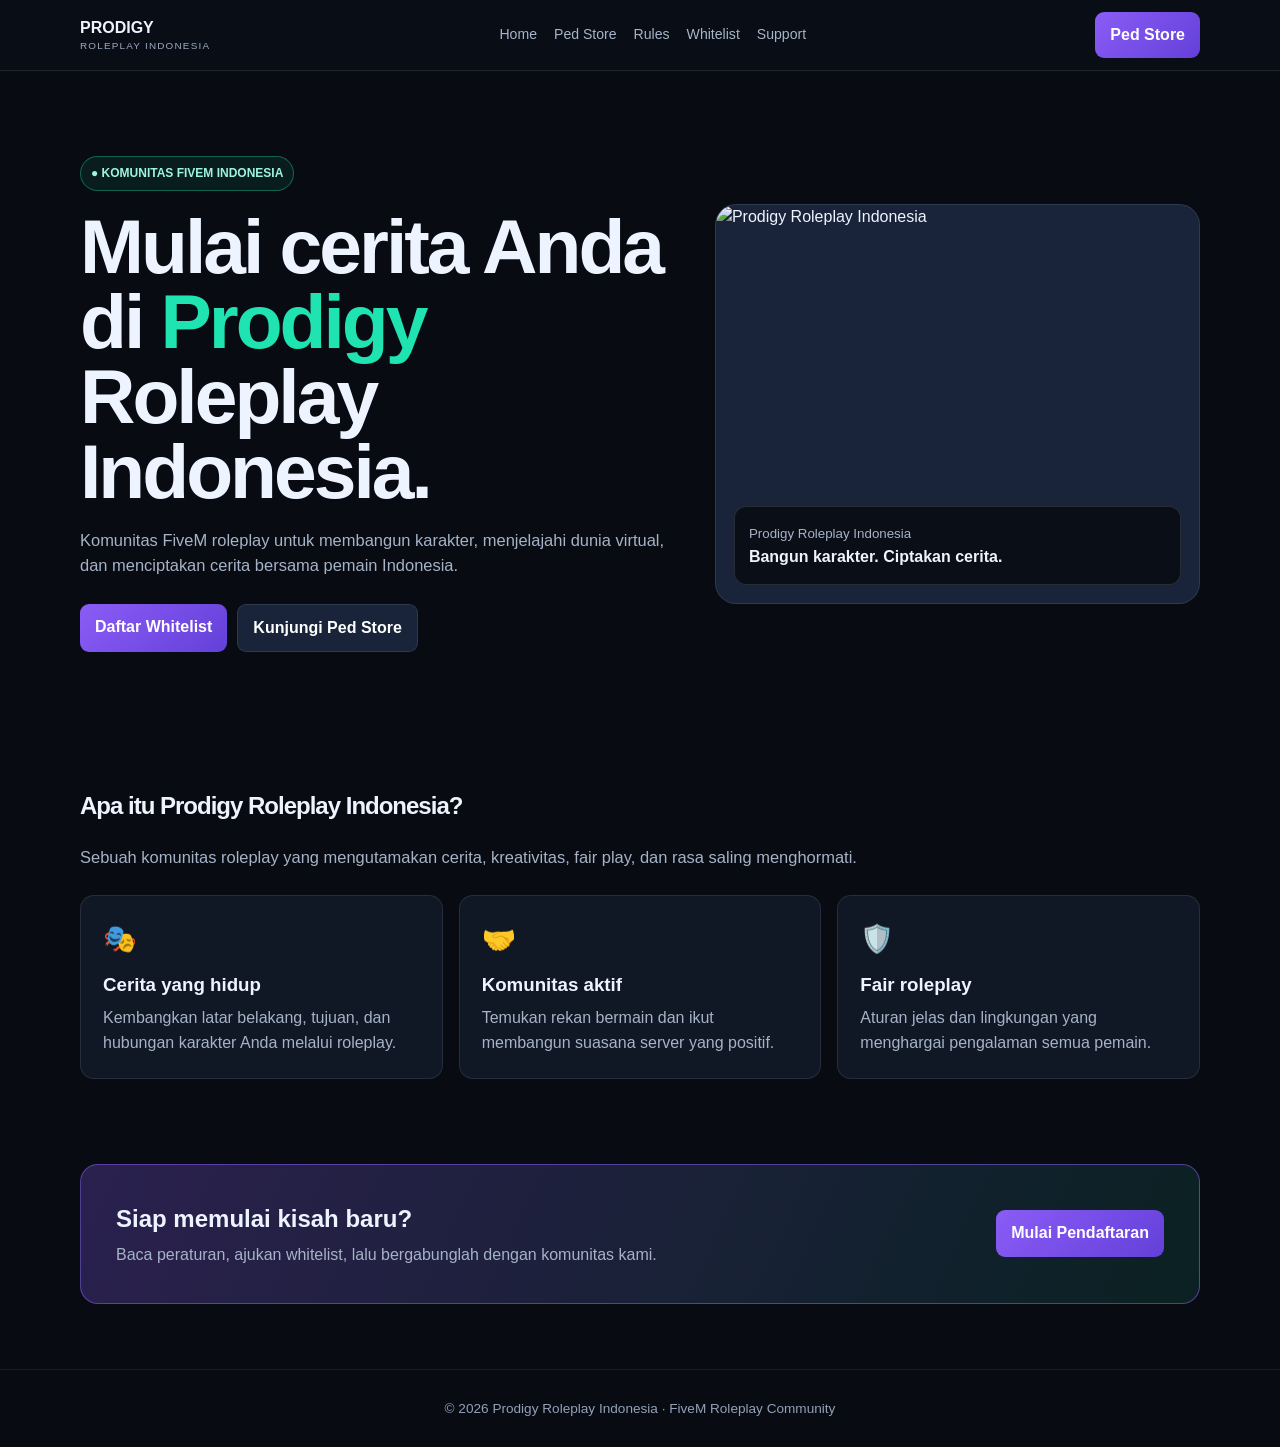
==== index.html @ 5d2bf56e "Add files via upload" ====
<!doctype html><html lang="id"><head><meta charset="utf-8"><meta name="viewport" content="width=device-width,initial-scale=1"><meta name="description" content="Prodigy Roleplay Indonesia"><title>Prodigy Roleplay Indonesia</title><link rel="stylesheet" href="assets/style.css"></head><body><header><div class="nav"><a class="brand" href="index.html"><b>PRODIGY</b><small>ROLEPLAY INDONESIA</small></a><nav><a href="index.html">Home</a><a href="store.html">Ped Store</a><a href="rules.html">Rules</a><a href="whitelist.html">Whitelist</a><a href="support.html">Support</a></nav><a class="btn" href="store.html">Ped Store</a></div></header><main><section class="hero"><div><span class="tag">● KOMUNITAS FIVEM INDONESIA</span><h1>Mulai cerita Anda di <em>Prodigy</em> Roleplay Indonesia.</h1><p>Komunitas FiveM roleplay untuk membangun karakter, menjelajahi dunia virtual, dan menciptakan cerita bersama pemain Indonesia.</p><div class="actions"><a class="btn" href="whitelist.html">Daftar Whitelist</a><a class="btn secondary" href="store.html">Kunjungi Ped Store</a></div></div><div class="hero-image"><img src="assets/home-prodigy.jpg" alt="Prodigy Roleplay Indonesia"><div class="overlay-card"><small>Prodigy Roleplay Indonesia</small><br><b>Bangun karakter. Ciptakan cerita.</b></div></div></section><section class="section"><h2>Apa itu Prodigy Roleplay Indonesia?</h2><p class="lead">Sebuah komunitas roleplay yang mengutamakan cerita, kreativitas, fair play, dan rasa saling menghormati.</p><div class="grid three"><article class="card"><i>🎭</i><h3>Cerita yang hidup</h3><p>Kembangkan latar belakang, tujuan, dan hubungan karakter Anda melalui roleplay.</p></article><article class="card"><i>🤝</i><h3>Komunitas aktif</h3><p>Temukan rekan bermain dan ikut membangun suasana server yang positif.</p></article><article class="card"><i>🛡️</i><h3>Fair roleplay</h3><p>Aturan jelas dan lingkungan yang menghargai pengalaman semua pemain.</p></article></div></section><section class="cta"><div><h2>Siap memulai kisah baru?</h2><p>Baca peraturan, ajukan whitelist, lalu bergabunglah dengan komunitas kami.</p></div><a class="btn" href="whitelist.html">Mulai Pendaftaran</a></section></main><footer>© 2026 Prodigy Roleplay Indonesia · FiveM Roleplay Community</footer></body></html>
---- assets/style.css ----
*{box-sizing:border-box}body{margin:0;background:#080b12;color:#eef4ff;font-family:Arial,Helvetica,sans-serif;line-height:1.55}a{text-decoration:none;color:inherit}header{position:sticky;top:0;z-index:5;background:#0a0e17ee;backdrop-filter:blur(10px);border-bottom:1px solid #ffffff18}.nav{width:min(1120px,calc(100% - 32px));margin:auto;min-height:70px;display:flex;align-items:center;justify-content:space-between;gap:18px}.brand{line-height:1;font-size:1rem}.brand small{display:block;margin-top:5px;color:#9baac1;font-size:.62rem;letter-spacing:1.2px}.nav nav{display:flex;gap:17px;color:#a7b5c9;font-size:.88rem}.nav nav a:hover{color:#20e3b2}.btn{display:inline-block;border:0;border-radius:9px;padding:11px 15px;color:#fff;background:linear-gradient(135deg,#8b5cf6,#6340d9);font-weight:700;cursor:pointer}.btn.secondary{background:#19243a;border:1px solid #ffffff18}.hero,.section,.cta{width:min(1120px,calc(100% - 32px));margin:auto}.hero{padding:85px 0 70px;display:grid;grid-template-columns:1.1fr .9fr;gap:42px;align-items:center}.tag{display:inline-block;padding:7px 10px;border-radius:99px;color:#9df5de;border:1px solid #20e3b25c;background:#20e3b214;font-size:.75rem;font-weight:bold}.hero h1{font-size:clamp(2.7rem,6vw,5.5rem);line-height:.98;letter-spacing:-3px;margin:18px 0}.hero em{color:#20e3b2;font-style:normal}.hero p,.lead{color:#a6b3c7;font-size:1.03rem}.actions{display:flex;flex-wrap:wrap;gap:10px;margin-top:25px}.hero-image{height:400px;position:relative;overflow:hidden;border:1px solid #ffffff18;border-radius:21px;background:#19243a}.hero-image img{width:100%;height:100%;object-fit:cover}.overlay-card{position:absolute;bottom:18px;left:18px;right:18px;padding:14px;border-radius:12px;background:#080b12d9;border:1px solid #ffffff1f}.overlay-card small{color:#a6b3c7}.section{padding:65px 0}.section h1,.section h2{margin-top:0;letter-spacing:-1px}.grid{display:grid;gap:16px;margin-top:25px}.grid.three{grid-template-columns:repeat(3,1fr)}.grid.two{grid-template-columns:1fr 1fr}.card{padding:22px;border:1px solid #ffffff18;border-radius:14px;background:#101725}.card i{font-style:normal;font-size:1.7rem}.card h3{margin:10px 0 7px}.card p{color:#a6b3c7;margin:0}.cta{margin-top:20px;margin-bottom:65px;padding:35px;border:1px solid #8b5cf688;border-radius:18px;background:linear-gradient(115deg,#8b5cf644,#20e3b21b);display:flex;justify-content:space-between;align-items:center;gap:20px}.cta h2{margin:0}.cta p{color:#a6b3c7;margin:6px 0 0}.title-row{display:flex;justify-content:space-between;align-items:center;gap:15px}.product-img{width:100%;height:210px;object-fit:cover;border-radius:10px}.price{font-weight:bold;font-size:1.1rem;color:#9df5de}.product-actions{display:flex;justify-content:space-between;align-items:center;margin-top:14px}.narrow{max-width:800px}.form{display:grid;gap:13px}.form label{display:grid;gap:6px;font-size:.88rem;font-weight:bold}.form input,.form select,.form textarea{border:1px solid #ffffff20;border-radius:8px;padding:10px;background:#090f1a;color:#fff}.notice{padding:13px;background:#ffca7417;color:#f5d697;border-left:3px solid #ffca74}.modal{display:none;position:fixed;inset:0;z-index:20;background:#000a;place-items:center;padding:20px}.modal.open{display:grid}.modal-box{position:relative;width:min(500px,100%);max-height:80vh;overflow:auto;padding:24px;background:#101725;border:1px solid #ffffff20;border-radius:15px}.close{position:absolute;right:12px;top:8px;background:none;border:0;color:#fff;font-size:28px}.cart-row,.admin-row{display:flex;align-items:center;justify-content:space-between;gap:10px;padding:10px;border-bottom:1px solid #ffffff12}.admin-row img{width:50px;height:50px;object-fit:cover;border-radius:8px}.admin-row div{flex:1}.small{font-size:.8rem;color:#a6b3c7}.preview{width:100%;max-height:180px;object-fit:cover;border-radius:8px}.hide{display:none!important}footer{padding:28px 16px;text-align:center;color:#93a1b8;border-top:1px solid #ffffff14;font-size:.85rem}@media(max-width:800px){.nav nav{display:none}.hero,.grid.three,.grid.two{grid-template-columns:1fr}.hero{padding-top:55px}.hero-image{height:300px}.cta{align-items:flex-start;flex-direction:column}}
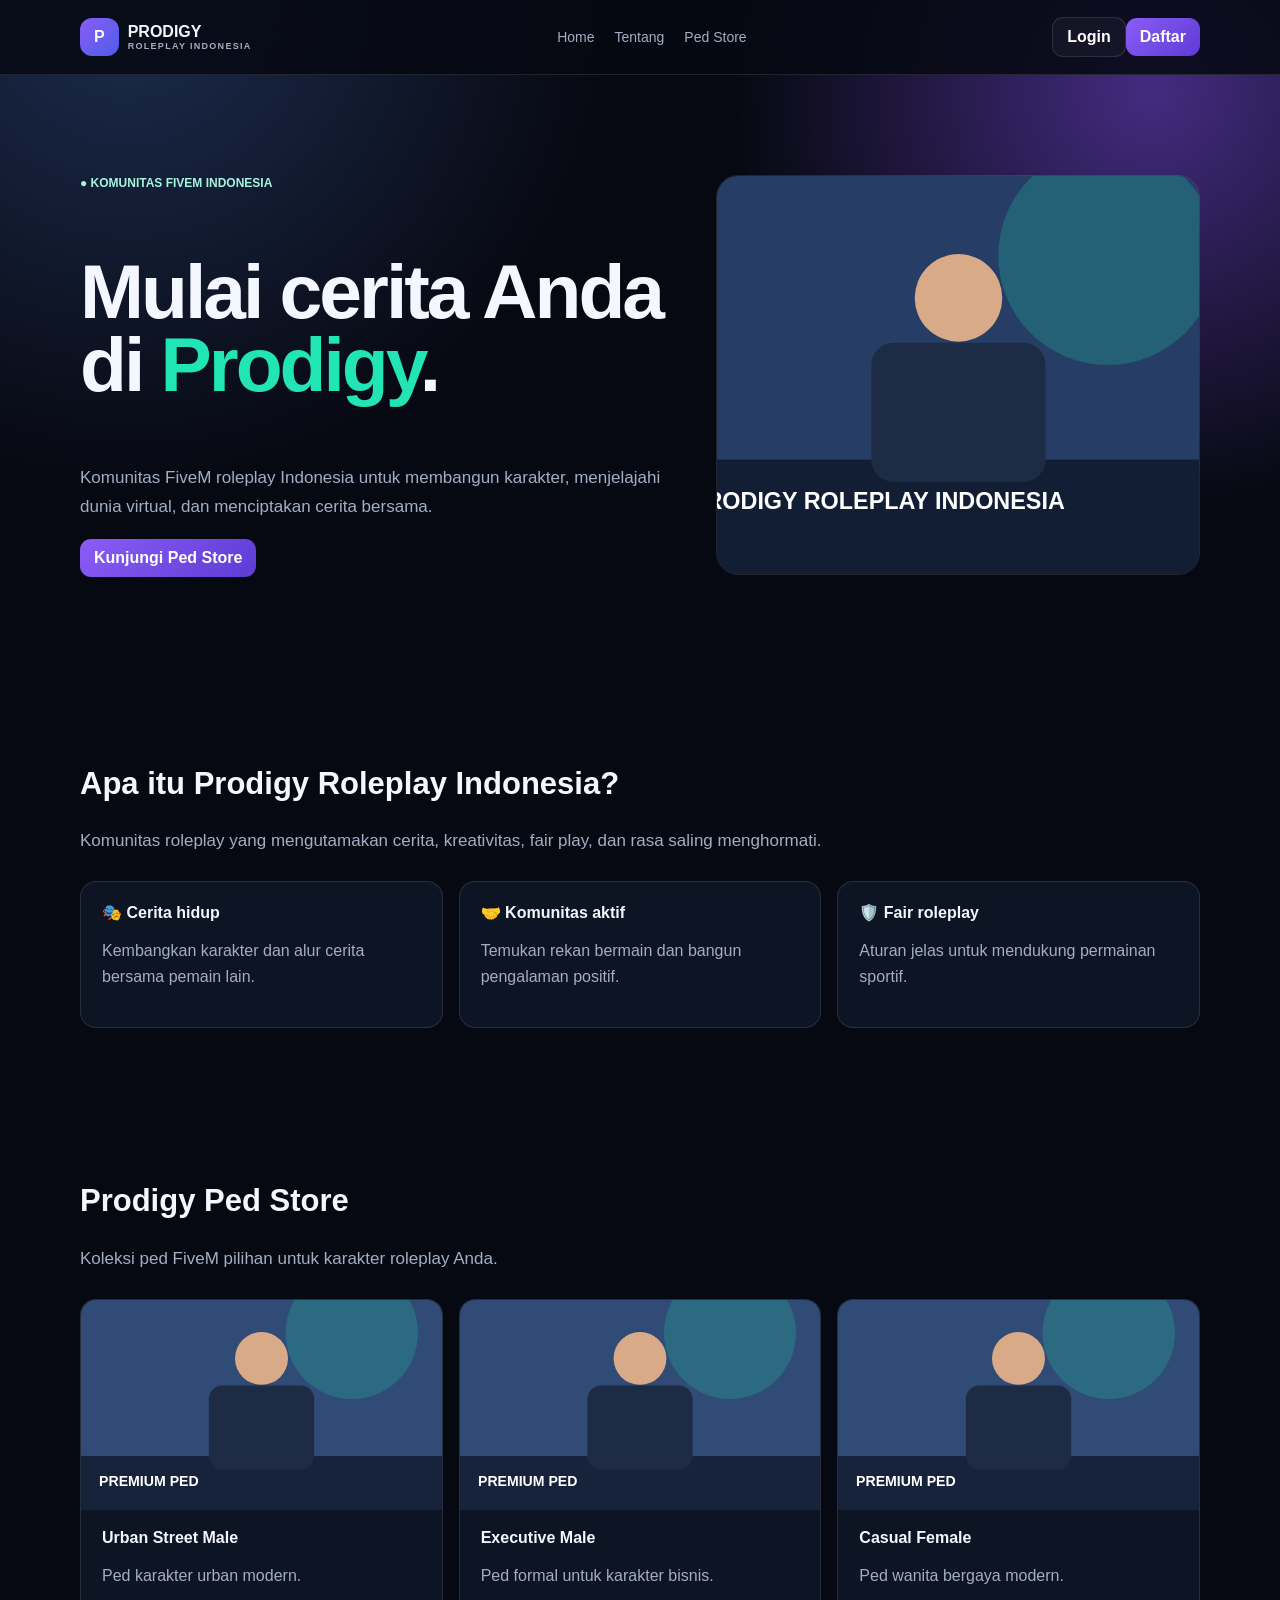
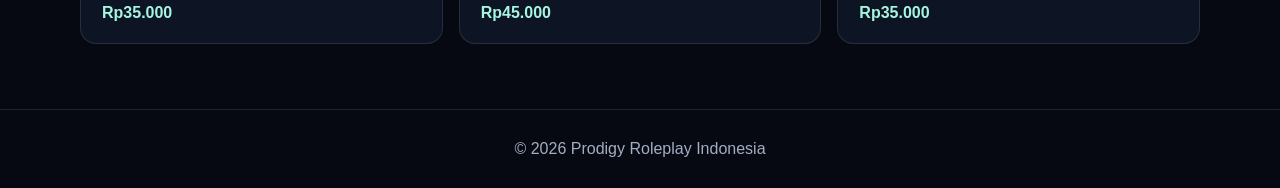
==== commit f0736ad0: "Add files via upload" ====
--- a/index.html
+++ b/index.html
@@ -1 +1 @@
-<!doctype html><html lang="id"><head><meta charset="utf-8"><meta name="viewport" content="width=device-width,initial-scale=1"><meta name="description" content="Prodigy Roleplay Indonesia"><title>Prodigy Roleplay Indonesia</title><link rel="stylesheet" href="assets/style.css"></head><body><header><div class="nav"><a class="brand" href="index.html"><b>PRODIGY</b><small>ROLEPLAY INDONESIA</small></a><nav><a href="index.html">Home</a><a href="store.html">Ped Store</a><a href="rules.html">Rules</a><a href="whitelist.html">Whitelist</a><a href="support.html">Support</a></nav><a class="btn" href="store.html">Ped Store</a></div></header><main><section class="hero"><div><span class="tag">● KOMUNITAS FIVEM INDONESIA</span><h1>Mulai cerita Anda di <em>Prodigy</em> Roleplay Indonesia.</h1><p>Komunitas FiveM roleplay untuk membangun karakter, menjelajahi dunia virtual, dan menciptakan cerita bersama pemain Indonesia.</p><div class="actions"><a class="btn" href="whitelist.html">Daftar Whitelist</a><a class="btn secondary" href="store.html">Kunjungi Ped Store</a></div></div><div class="hero-image"><img src="assets/home-prodigy.jpg" alt="Prodigy Roleplay Indonesia"><div class="overlay-card"><small>Prodigy Roleplay Indonesia</small><br><b>Bangun karakter. Ciptakan cerita.</b></div></div></section><section class="section"><h2>Apa itu Prodigy Roleplay Indonesia?</h2><p class="lead">Sebuah komunitas roleplay yang mengutamakan cerita, kreativitas, fair play, dan rasa saling menghormati.</p><div class="grid three"><article class="card"><i>🎭</i><h3>Cerita yang hidup</h3><p>Kembangkan latar belakang, tujuan, dan hubungan karakter Anda melalui roleplay.</p></article><article class="card"><i>🤝</i><h3>Komunitas aktif</h3><p>Temukan rekan bermain dan ikut membangun suasana server yang positif.</p></article><article class="card"><i>🛡️</i><h3>Fair roleplay</h3><p>Aturan jelas dan lingkungan yang menghargai pengalaman semua pemain.</p></article></div></section><section class="cta"><div><h2>Siap memulai kisah baru?</h2><p>Baca peraturan, ajukan whitelist, lalu bergabunglah dengan komunitas kami.</p></div><a class="btn" href="whitelist.html">Mulai Pendaftaran</a></section></main><footer>© 2026 Prodigy Roleplay Indonesia · FiveM Roleplay Community</footer></body></html>+<!doctype html><html lang="id"><head><meta charset="utf-8"><meta name="viewport" content="width=device-width,initial-scale=1"><title>Prodigy Roleplay Indonesia</title><link rel="stylesheet" href="assets/style.css"></head><body><header><div class="wrap nav"><a class="brand" href="#home"><span>P</span><b>PRODIGY<small>ROLEPLAY INDONESIA</small></b></a><nav><a href="#home">Home</a><a href="#about">Tentang</a><a href="#store">Ped Store</a></nav><div><a class="btn ghost" href="login.html">Login</a><a class="btn" href="login.html#register">Daftar</a></div></div></header><main><section class="wrap hero" id="home"><div><label>● KOMUNITAS FIVEM INDONESIA</label><h1>Mulai cerita Anda di <em>Prodigy</em>.</h1><p>Komunitas FiveM roleplay Indonesia untuk membangun karakter, menjelajahi dunia virtual, dan menciptakan cerita bersama.</p><a class="btn" href="#store">Kunjungi Ped Store</a></div><img src="assets/home.svg" alt="Prodigy Roleplay Indonesia"></section><section class="wrap section" id="about"><h2>Apa itu Prodigy Roleplay Indonesia?</h2><p>Komunitas roleplay yang mengutamakan cerita, kreativitas, fair play, dan rasa saling menghormati.</p><div class="grid"><article><b>🎭 Cerita hidup</b><p>Kembangkan karakter dan alur cerita bersama pemain lain.</p></article><article><b>🤝 Komunitas aktif</b><p>Temukan rekan bermain dan bangun pengalaman positif.</p></article><article><b>🛡️ Fair roleplay</b><p>Aturan jelas untuk mendukung permainan sportif.</p></article></div></section><section class="wrap section" id="store"><h2>Prodigy Ped Store</h2><p>Koleksi ped FiveM pilihan untuk karakter roleplay Anda.</p><div class="grid"><article class="ped"><img src="assets/ped.svg"><b>Urban Street Male</b><p>Ped karakter urban modern.</p><strong>Rp35.000</strong></article><article class="ped"><img src="assets/ped.svg"><b>Executive Male</b><p>Ped formal untuk karakter bisnis.</p><strong>Rp45.000</strong></article><article class="ped"><img src="assets/ped.svg"><b>Casual Female</b><p>Ped wanita bergaya modern.</p><strong>Rp35.000</strong></article></div></section></main><footer>© 2026 Prodigy Roleplay Indonesia</footer></body></html>
--- a/assets/style.css
+++ b/assets/style.css
@@ -1 +1 @@
-*{box-sizing:border-box}body{margin:0;background:#080b12;color:#eef4ff;font-family:Arial,Helvetica,sans-serif;line-height:1.55}a{text-decoration:none;color:inherit}header{position:sticky;top:0;z-index:5;background:#0a0e17ee;backdrop-filter:blur(10px);border-bottom:1px solid #ffffff18}.nav{width:min(1120px,calc(100% - 32px));margin:auto;min-height:70px;display:flex;align-items:center;justify-content:space-between;gap:18px}.brand{line-height:1;font-size:1rem}.brand small{display:block;margin-top:5px;color:#9baac1;font-size:.62rem;letter-spacing:1.2px}.nav nav{display:flex;gap:17px;color:#a7b5c9;font-size:.88rem}.nav nav a:hover{color:#20e3b2}.btn{display:inline-block;border:0;border-radius:9px;padding:11px 15px;color:#fff;background:linear-gradient(135deg,#8b5cf6,#6340d9);font-weight:700;cursor:pointer}.btn.secondary{background:#19243a;border:1px solid #ffffff18}.hero,.section,.cta{width:min(1120px,calc(100% - 32px));margin:auto}.hero{padding:85px 0 70px;display:grid;grid-template-columns:1.1fr .9fr;gap:42px;align-items:center}.tag{display:inline-block;padding:7px 10px;border-radius:99px;color:#9df5de;border:1px solid #20e3b25c;background:#20e3b214;font-size:.75rem;font-weight:bold}.hero h1{font-size:clamp(2.7rem,6vw,5.5rem);line-height:.98;letter-spacing:-3px;margin:18px 0}.hero em{color:#20e3b2;font-style:normal}.hero p,.lead{color:#a6b3c7;font-size:1.03rem}.actions{display:flex;flex-wrap:wrap;gap:10px;margin-top:25px}.hero-image{height:400px;position:relative;overflow:hidden;border:1px solid #ffffff18;border-radius:21px;background:#19243a}.hero-image img{width:100%;height:100%;object-fit:cover}.overlay-card{position:absolute;bottom:18px;left:18px;right:18px;padding:14px;border-radius:12px;background:#080b12d9;border:1px solid #ffffff1f}.overlay-card small{color:#a6b3c7}.section{padding:65px 0}.section h1,.section h2{margin-top:0;letter-spacing:-1px}.grid{display:grid;gap:16px;margin-top:25px}.grid.three{grid-template-columns:repeat(3,1fr)}.grid.two{grid-template-columns:1fr 1fr}.card{padding:22px;border:1px solid #ffffff18;border-radius:14px;background:#101725}.card i{font-style:normal;font-size:1.7rem}.card h3{margin:10px 0 7px}.card p{color:#a6b3c7;margin:0}.cta{margin-top:20px;margin-bottom:65px;padding:35px;border:1px solid #8b5cf688;border-radius:18px;background:linear-gradient(115deg,#8b5cf644,#20e3b21b);display:flex;justify-content:space-between;align-items:center;gap:20px}.cta h2{margin:0}.cta p{color:#a6b3c7;margin:6px 0 0}.title-row{display:flex;justify-content:space-between;align-items:center;gap:15px}.product-img{width:100%;height:210px;object-fit:cover;border-radius:10px}.price{font-weight:bold;font-size:1.1rem;color:#9df5de}.product-actions{display:flex;justify-content:space-between;align-items:center;margin-top:14px}.narrow{max-width:800px}.form{display:grid;gap:13px}.form label{display:grid;gap:6px;font-size:.88rem;font-weight:bold}.form input,.form select,.form textarea{border:1px solid #ffffff20;border-radius:8px;padding:10px;background:#090f1a;color:#fff}.notice{padding:13px;background:#ffca7417;color:#f5d697;border-left:3px solid #ffca74}.modal{display:none;position:fixed;inset:0;z-index:20;background:#000a;place-items:center;padding:20px}.modal.open{display:grid}.modal-box{position:relative;width:min(500px,100%);max-height:80vh;overflow:auto;padding:24px;background:#101725;border:1px solid #ffffff20;border-radius:15px}.close{position:absolute;right:12px;top:8px;background:none;border:0;color:#fff;font-size:28px}.cart-row,.admin-row{display:flex;align-items:center;justify-content:space-between;gap:10px;padding:10px;border-bottom:1px solid #ffffff12}.admin-row img{width:50px;height:50px;object-fit:cover;border-radius:8px}.admin-row div{flex:1}.small{font-size:.8rem;color:#a6b3c7}.preview{width:100%;max-height:180px;object-fit:cover;border-radius:8px}.hide{display:none!important}footer{padding:28px 16px;text-align:center;color:#93a1b8;border-top:1px solid #ffffff14;font-size:.85rem}@media(max-width:800px){.nav nav{display:none}.hero,.grid.three,.grid.two{grid-template-columns:1fr}.hero{padding-top:55px}.hero-image{height:300px}.cta{align-items:flex-start;flex-direction:column}}+:root{--bg:#070912;--card:#111a2b;--text:#f4f7ff;--muted:#a2aec2;--p:#8b5cf6;--m:#22e5b5;--line:#ffffff1c}*{box-sizing:border-box}body{margin:0;background:radial-gradient(circle at 10% 0,#1c2c4e,transparent 30rem),radial-gradient(circle at 90% 5%,#442b80,transparent 26rem),var(--bg);color:var(--text);font:16px Inter,Arial,sans-serif}a{text-decoration:none;color:inherit}.wrap{width:min(1120px,calc(100% - 32px));margin:auto}header{position:sticky;top:0;background:#070912d9;backdrop-filter:blur(14px);border-bottom:1px solid var(--line)}.nav{height:74px;display:flex;align-items:center;justify-content:space-between;gap:15px}.brand{display:flex;gap:9px;align-items:center;font-weight:900}.brand span{background:linear-gradient(135deg,var(--p),#4c5ee8);padding:10px 14px;border-radius:12px}.brand small{display:block;color:var(--muted);font-size:9px;letter-spacing:1.3px}.nav nav{display:flex;gap:20px;color:var(--muted);font-size:14px}.btn{display:inline-block;border:0;border-radius:11px;padding:10px 14px;background:linear-gradient(135deg,var(--p),#5e3bd5);color:#fff;font-weight:700}.btn.ghost{background:#ffffff0a;border:1px solid var(--line)}.hero{min-height:600px;display:grid;grid-template-columns:1.1fr .9fr;gap:45px;align-items:center}.hero label{color:#a5f5e1;font-size:12px;font-weight:bold}.hero h1,.auth h1{font-size:clamp(45px,6vw,80px);line-height:.95;letter-spacing:-3px}.hero em,.auth em{color:var(--m);font-style:normal}.hero p,.section>p,.auth p{color:var(--muted);line-height:1.7;font-size:17px}.hero>img{width:100%;height:400px;object-fit:cover;border:1px solid var(--line);border-radius:22px}.section{padding:65px 0}.section h2{font-size:31px}.grid{display:grid;grid-template-columns:repeat(3,1fr);gap:16px;margin-top:25px}.grid article{padding:21px;border:1px solid var(--line);border-radius:16px;background:#111a2bb8}.grid p{color:var(--muted);line-height:1.6}.ped{overflow:hidden}.ped img{width:calc(100% + 42px);height:210px;object-fit:cover;margin:-21px -21px 15px}.ped strong{color:#a5f5e1}footer{padding:30px;text-align:center;color:var(--muted);border-top:1px solid var(--line)}.auth{min-height:100vh;display:grid;grid-template-columns:1fr 1fr}.auth>section:first-child{padding:45px;background:linear-gradient(145deg,#172a52,#221640)}.auth>section:first-child h1{margin-top:130px}.formbox{align-self:center;width:min(440px,calc(100% - 40px));margin:auto;padding:29px;border:1px solid var(--line);border-radius:22px;background:#111a2b}.tabs{display:grid;grid-template-columns:1fr 1fr;gap:5px;padding:5px;background:#080d16;border-radius:11px;margin-bottom:20px}.tabs button{border:0;border-radius:8px;padding:9px;background:transparent;color:var(--muted);font-weight:bold}.tabs button:first-child{background:#24314b;color:white}form{display:grid;gap:13px}form label{display:grid;gap:6px;font-size:12px;font-weight:bold}input{padding:12px;border-radius:10px;border:1px solid var(--line);background:#090f1b;color:white}.google{padding:12px;background:#fff;color:#222;border:1px solid var(--line);border-radius:10px;font-weight:bold}.hide{display:none!important}@media(max-width:800px){.nav nav{display:none}.hero,.grid,.auth{grid-template-columns:1fr}.hero{padding:60px 0}.hero>img{height:300px}.auth>section:first-child h1{margin-top:70px}.auth>section:first-child{padding:28px}.formbox{margin:30px auto}}
